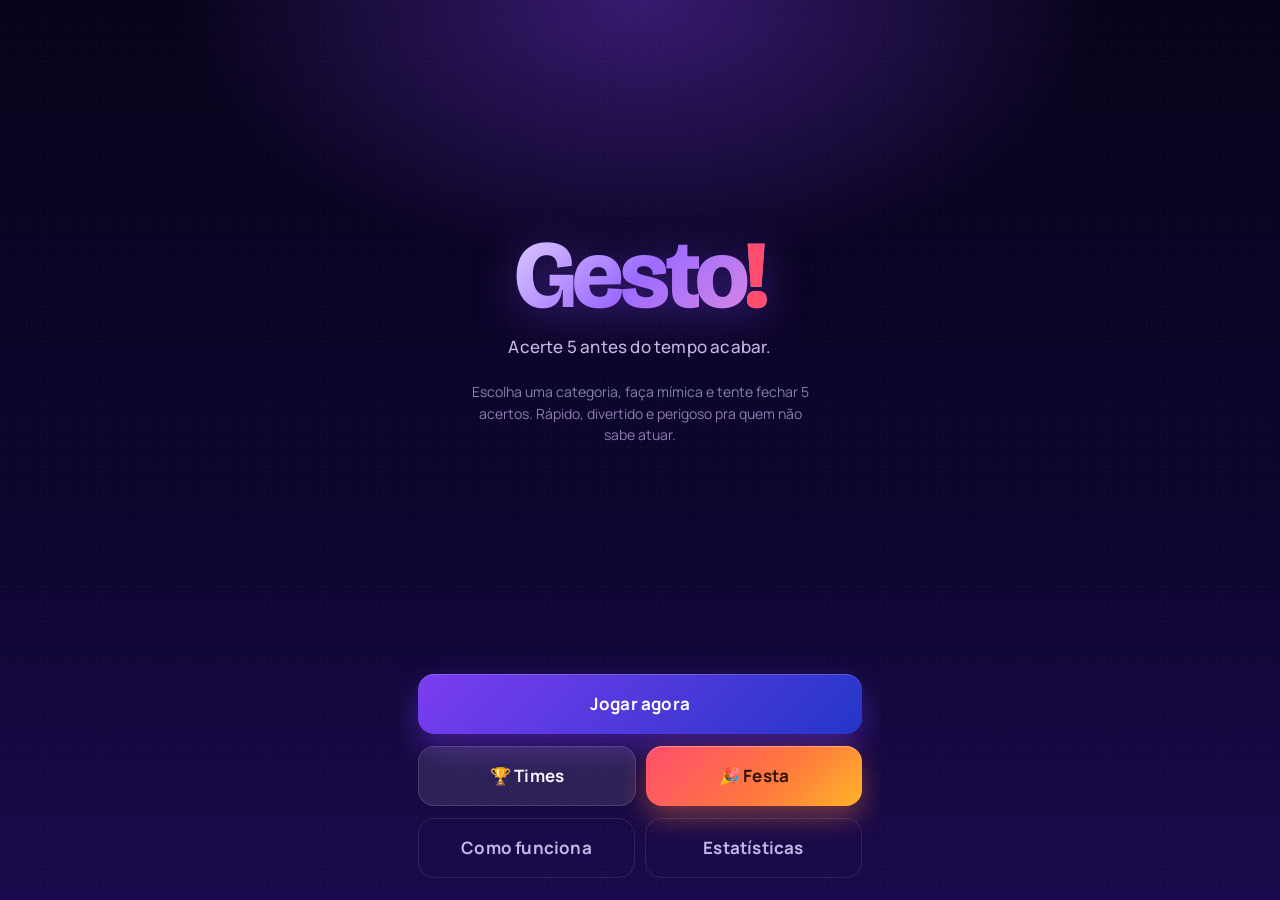
==== index.html @ 4f8d078c "Add files via upload" ====
<!DOCTYPE html>
<html lang="pt-BR">
<head>
  <meta charset="UTF-8" />
  <meta name="viewport" content="width=device-width, initial-scale=1.0, maximum-scale=1.0, user-scalable=no, viewport-fit=cover" />
  <meta name="theme-color" content="#0b0420" />
  <meta name="apple-mobile-web-app-capable" content="yes" />
  <meta name="apple-mobile-web-app-status-bar-style" content="black-translucent" />
  <meta name="apple-mobile-web-app-title" content="Gesto!" />
  <meta name="mobile-web-app-capable" content="yes" />
  <meta name="description" content="Gesto! — Acerte 5 antes do tempo acabar. Party game de mímica em grupos." />

  <link rel="manifest" href="./manifest.webmanifest" />
  <link rel="icon" href="data:image/svg+xml;utf8,&lt;svg xmlns=%22http://www.w3.org/2000/svg%22 viewBox=%220 0 100 100%22&gt;&lt;rect width=%22100%22 height=%22100%22 rx=%2222%22 fill=%22%237b3df0%22/&gt;&lt;text x=%2250%22 y=%2266%22 font-size=%2260%22 text-anchor=%22middle%22 font-family=%22system-ui%22&gt;🎭&lt;/text&gt;&lt;/svg&gt;" />
  <link rel="apple-touch-icon" href="data:image/svg+xml;utf8,&lt;svg xmlns=%22http://www.w3.org/2000/svg%22 viewBox=%220 0 100 100%22&gt;&lt;rect width=%22100%22 height=%22100%22 rx=%2222%22 fill=%22%237b3df0%22/&gt;&lt;text x=%2250%22 y=%2266%22 font-size=%2260%22 text-anchor=%22middle%22 font-family=%22system-ui%22&gt;🎭&lt;/text&gt;&lt;/svg&gt;" />

  <link rel="preconnect" href="https://fonts.googleapis.com" />
  <link rel="preconnect" href="https://fonts.gstatic.com" crossorigin />
  <link href="https://fonts.googleapis.com/css2?family=Bricolage+Grotesque:opsz,wght@12..96,700;12..96,800&family=Manrope:wght@400;500;600;700;800&display=swap" rel="stylesheet" />

  <link rel="stylesheet" href="./styles.css" />
  <title>Gesto! — Acerte 5 antes do tempo acabar</title>
</head>
<body>
  <div class="app-shell" id="appShell">
    <!-- Renderização total por JS no #appShell. -->
  </div>

  <!-- Camada de toast leve para mensagens curtas (copiado, etc) -->
  <div class="toast" id="toast" aria-live="polite"></div>

  <script src="./categories.js"></script>
  <script src="./app.js"></script>
  <script>
    // Registro silencioso do service worker (não trava o app se falhar)
    if ('serviceWorker' in navigator) {
      window.addEventListener('load', () => {
        navigator.serviceWorker.register('./sw.js').catch(() => { /* ignora */ });
      });
    }
  </script>
</body>
</html>
---- styles.css ----
/* ==========================================================================
   GESTO! — Design System
   Premium dark/violet aesthetic, mobile-first, sem dependências externas.
   ========================================================================== */

:root {
  /* Paleta */
  --bg-deep:        #08031a;
  --bg-mid:         #0e0530;
  --bg-soft:        #1a0a4d;
  --violet:         #7b3df0;
  --violet-hi:      #9d6bff;
  --violet-lo:      #4a1fb0;
  --blue-deep:      #2436c7;
  --green-neon:     #34e89e;
  --green-soft:     #0f9b6e;
  --amber:          #ffb429;
  --orange:         #ff7a3d;
  --coral:          #ff4d6d;
  --rose:           #ff7a99;
  --gold:           #ffd166;

  --text:           #f7f5ff;
  --text-dim:       #c3b9e6;
  --text-mute:      #8a7fb0;
  --card:           rgba(255, 255, 255, 0.06);
  --card-strong:    rgba(255, 255, 255, 0.10);
  --card-border:    rgba(255, 255, 255, 0.12);
  --shadow-card:    0 16px 48px rgba(0, 0, 0, 0.45), 0 2px 8px rgba(123, 61, 240, 0.18);

  /* Tipografia */
  --font-display: 'Bricolage Grotesque', 'Manrope', system-ui, -apple-system, sans-serif;
  --font-body:    'Manrope', system-ui, -apple-system, 'Segoe UI', Roboto, sans-serif;

  /* Espaçamentos */
  --radius-lg: 22px;
  --radius-md: 16px;
  --radius-sm: 10px;
  --btn-h: 60px;

  /* Safe areas iOS */
  --safe-top: env(safe-area-inset-top, 0px);
  --safe-bot: env(safe-area-inset-bottom, 0px);
  --safe-left: env(safe-area-inset-left, 0px);
  --safe-right: env(safe-area-inset-right, 0px);
}

/* Reset minimalista + proteções mobile */
*, *::before, *::after { box-sizing: border-box; }

html, body {
  margin: 0;
  padding: 0;
  width: 100%;
  min-height: 100%;
  background: var(--bg-deep);
  color: var(--text);
  font-family: var(--font-body);
  font-size: 16px;
  line-height: 1.4;
  overflow: hidden;
  overscroll-behavior: none;
  touch-action: manipulation;
  -webkit-user-select: none;
  user-select: none;
  -webkit-touch-callout: none;
  -webkit-tap-highlight-color: transparent;
  -webkit-font-smoothing: antialiased;
  -moz-osx-font-smoothing: grayscale;
}

button, input, select {
  font-family: inherit;
  color: inherit;
}

button {
  border: none;
  background: none;
  cursor: pointer;
  color: inherit;
  padding: 0;
  font-family: var(--font-body);
}

input[type="text"], input[type="number"] {
  -webkit-user-select: text;
  user-select: text;
}

/* ==========================================================================
   App shell + telas
   ========================================================================== */

.app-shell {
  position: fixed;
  inset: 0;
  display: flex;
  flex-direction: column;
  background:
    radial-gradient(ellipse 80% 60% at 20% 0%, rgba(123, 61, 240, 0.55) 0%, transparent 60%),
    radial-gradient(ellipse 70% 50% at 100% 100%, rgba(36, 54, 199, 0.45) 0%, transparent 55%),
    linear-gradient(180deg, var(--bg-deep) 0%, var(--bg-mid) 60%, var(--bg-soft) 100%);
  padding-top: var(--safe-top);
  padding-bottom: var(--safe-bot);
  padding-left: var(--safe-left);
  padding-right: var(--safe-right);
  overflow: hidden;
}

.app-shell::before {
  /* Grão sutil pra dar textura premium */
  content: "";
  position: absolute;
  inset: 0;
  pointer-events: none;
  opacity: 0.06;
  background-image:
    radial-gradient(circle at 25% 25%, rgba(255,255,255,0.6) 0.5px, transparent 0.6px),
    radial-gradient(circle at 75% 75%, rgba(255,255,255,0.5) 0.5px, transparent 0.6px);
  background-size: 5px 5px, 7px 7px;
  z-index: 0;
}

.screen {
  position: relative;
  z-index: 1;
  display: flex;
  flex-direction: column;
  height: 100%;
  width: 100%;
  padding: 18px 18px 22px;
  overflow-y: auto;
  overscroll-behavior: contain;
  animation: screenIn 320ms cubic-bezier(.2,.8,.2,1);
}

@keyframes screenIn {
  from { opacity: 0; transform: translateY(8px); }
  to   { opacity: 1; transform: translateY(0); }
}

.screen-scroll {
  overflow-y: auto;
  flex: 1;
  -webkit-overflow-scrolling: touch;
}

/* Header genérico com botão voltar */
.topbar {
  display: flex;
  align-items: center;
  justify-content: space-between;
  gap: 8px;
  margin-bottom: 14px;
  min-height: 44px;
}

.back-btn {
  width: 44px;
  height: 44px;
  border-radius: 50%;
  background: var(--card);
  border: 1px solid var(--card-border);
  display: grid;
  place-items: center;
  font-size: 22px;
  color: var(--text);
  transition: transform 120ms ease, background 120ms ease;
}
.back-btn:active { transform: scale(0.92); background: var(--card-strong); }

.topbar-title {
  font-family: var(--font-display);
  font-weight: 700;
  font-size: 18px;
  letter-spacing: 0.2px;
  color: var(--text);
  flex: 1;
  text-align: center;
  margin: 0 6px;
}

.topbar-spacer { width: 44px; height: 44px; }

/* ==========================================================================
   Home
   ========================================================================== */

.hero {
  text-align: center;
  padding: 30px 8px 18px;
  margin-top: auto;
}

.logo {
  font-family: var(--font-display);
  font-weight: 800;
  font-size: clamp(64px, 18vw, 96px);
  line-height: 0.95;
  letter-spacing: -0.04em;
  background: linear-gradient(135deg, #ffffff 0%, var(--violet-hi) 50%, #ff9bd2 100%);
  -webkit-background-clip: text;
  background-clip: text;
  color: transparent;
  margin: 0;
  filter: drop-shadow(0 8px 22px rgba(123,61,240,0.45));
}
.logo .bang { color: var(--coral); -webkit-text-fill-color: var(--coral); }

.subtitle {
  margin: 14px 0 0;
  font-size: 17px;
  font-weight: 500;
  color: var(--text-dim);
  letter-spacing: 0.2px;
}

.hero-blurb {
  margin: 22px auto 0;
  max-width: 340px;
  color: var(--text-mute);
  font-size: 14px;
  line-height: 1.55;
}

.home-actions {
  display: flex;
  flex-direction: column;
  gap: 12px;
  margin-top: auto;
  padding-top: 28px;
}

/* ==========================================================================
   Botões
   ========================================================================== */

.btn {
  min-height: var(--btn-h);
  border-radius: var(--radius-md);
  font-weight: 700;
  font-size: 17px;
  letter-spacing: 0.2px;
  display: inline-flex;
  align-items: center;
  justify-content: center;
  gap: 10px;
  padding: 0 22px;
  transition: transform 90ms ease, box-shadow 160ms ease, background 160ms ease, opacity 160ms ease;
  text-align: center;
  position: relative;
  overflow: hidden;
}

.btn:disabled { opacity: 0.45; cursor: not-allowed; }
.btn:active:not(:disabled) { transform: scale(0.97); }

.btn-primary {
  background: linear-gradient(135deg, var(--violet) 0%, var(--blue-deep) 100%);
  color: #fff;
  box-shadow: 0 14px 32px rgba(123, 61, 240, 0.42), inset 0 1px 0 rgba(255,255,255,0.18);
}
.btn-primary:active:not(:disabled) { box-shadow: 0 6px 18px rgba(123, 61, 240, 0.38); }

.btn-secondary {
  background: var(--card-strong);
  color: var(--text);
  border: 1px solid var(--card-border);
}

.btn-ghost {
  background: transparent;
  color: var(--text-dim);
  border: 1px solid rgba(255,255,255,0.10);
}

.btn-success {
  background: linear-gradient(135deg, var(--green-neon) 0%, var(--green-soft) 100%);
  color: #03241a;
  box-shadow: 0 14px 32px rgba(52, 232, 158, 0.32), inset 0 1px 0 rgba(255,255,255,0.25);
}

.btn-warn {
  background: linear-gradient(135deg, var(--amber) 0%, var(--orange) 100%);
  color: #2a1300;
  box-shadow: 0 14px 32px rgba(255, 122, 61, 0.34), inset 0 1px 0 rgba(255,255,255,0.25);
}

.btn-danger {
  background: linear-gradient(135deg, var(--coral) 0%, #c4264a 100%);
  color: #fff;
  box-shadow: 0 14px 32px rgba(255, 77, 109, 0.32);
}

.btn-block { width: 100%; }
.btn-row { display: flex; gap: 10px; }
.btn-row > .btn { flex: 1; min-width: 0; }

/* Botão Festa com gradiente quente */
.party-cta {
  background: linear-gradient(135deg, var(--coral) 0%, var(--orange) 60%, var(--amber) 100%) !important;
  color: #2a1300 !important;
  border: none !important;
  box-shadow: 0 12px 28px rgba(255, 122, 61, 0.4), inset 0 1px 0 rgba(255,255,255,0.3);
}
.party-cta:active:not(:disabled) {
  box-shadow: 0 4px 14px rgba(255, 122, 61, 0.4);
}

/* Brilho sutil ao tocar nos botões principais */
.btn-primary::after, .btn-success::after, .btn-warn::after, .party-cta::after {
  content: "";
  position: absolute;
  inset: 0;
  background: radial-gradient(circle at var(--mx, 50%) var(--my, 50%),
              rgba(255,255,255,0.25) 0%, transparent 50%);
  opacity: 0;
  transition: opacity 240ms ease;
  pointer-events: none;
}
.btn-primary:active::after, .btn-success:active::after, .btn-warn:active::after, .party-cta:active::after {
  opacity: 1;
}

/* ==========================================================================
   Cards genéricos
   ========================================================================== */

.card {
  background: var(--card);
  border: 1px solid var(--card-border);
  border-radius: var(--radius-lg);
  padding: 18px;
  box-shadow: var(--shadow-card);
  backdrop-filter: blur(12px);
  -webkit-backdrop-filter: blur(12px);
}

.card-stack { display: flex; flex-direction: column; gap: 12px; }

/* Cards de modo */
.mode-grid {
  display: grid;
  grid-template-columns: 1fr;
  gap: 12px;
}

.mode-card {
  background: var(--card);
  border: 1px solid var(--card-border);
  border-radius: var(--radius-lg);
  padding: 20px;
  display: flex;
  gap: 14px;
  align-items: flex-start;
  transition: transform 90ms ease, background 120ms ease, border-color 120ms ease;
  text-align: left;
  width: 100%;
}
.mode-card:active { transform: scale(0.98); background: var(--card-strong); }
.mode-card .icon { font-size: 36px; line-height: 1; }
.mode-card .body { flex: 1; }
.mode-card h3 {
  margin: 0 0 4px;
  font-family: var(--font-display);
  font-weight: 700;
  font-size: 20px;
  color: var(--text);
}
.mode-card p {
  margin: 0;
  font-size: 14px;
  color: var(--text-dim);
  line-height: 1.45;
}

/* Cards de categoria */
.category-grid {
  display: grid;
  grid-template-columns: repeat(2, 1fr);
  gap: 10px;
  padding-bottom: 12px;
}

.category-card {
  background: var(--card);
  border: 1px solid var(--card-border);
  border-radius: var(--radius-md);
  padding: 14px 12px;
  display: flex;
  flex-direction: column;
  gap: 6px;
  text-align: left;
  min-height: 132px;
  transition: transform 80ms ease, background 120ms ease;
  position: relative;
}
.category-card:active { transform: scale(0.97); background: var(--card-strong); }
.category-card.featured {
  background: linear-gradient(135deg, rgba(123,61,240,0.32) 0%, rgba(36,54,199,0.22) 100%);
  border-color: rgba(157, 107, 255, 0.45);
}
.category-card .emoji { font-size: 26px; }
.category-card .cat-name {
  font-family: var(--font-display);
  font-weight: 700;
  font-size: 15px;
  margin: 0;
  color: var(--text);
  line-height: 1.15;
}
.category-card .cat-desc {
  font-size: 12px;
  color: var(--text-mute);
  margin: 0;
  line-height: 1.35;
}
.category-card .cat-meta {
  margin-top: auto;
  display: flex;
  justify-content: space-between;
  font-size: 11px;
  color: var(--text-mute);
}
.category-card .diff {
  padding: 2px 8px;
  border-radius: 999px;
  background: rgba(255,255,255,0.08);
  color: var(--text-dim);
  font-weight: 600;
  font-size: 10px;
  text-transform: uppercase;
  letter-spacing: 0.3px;
}

/* ==========================================================================
   Setup de rodada
   ========================================================================== */

.setup-section { margin-bottom: 16px; }
.setup-label {
  display: block;
  font-size: 13px;
  font-weight: 600;
  color: var(--text-dim);
  margin: 0 0 8px;
  text-transform: uppercase;
  letter-spacing: 0.8px;
}

.chip-row {
  display: flex;
  gap: 8px;
  flex-wrap: wrap;
}
.chip {
  padding: 11px 16px;
  border-radius: 999px;
  background: var(--card);
  border: 1px solid var(--card-border);
  color: var(--text-dim);
  font-weight: 600;
  font-size: 14px;
  transition: all 120ms ease;
  min-height: 42px;
}
.chip.active {
  background: linear-gradient(135deg, var(--violet) 0%, var(--blue-deep) 100%);
  color: #fff;
  border-color: transparent;
  box-shadow: 0 6px 16px rgba(123,61,240,0.4);
}
.chip:active { transform: scale(0.96); }

/* Toggle */
.toggle-row {
  display: flex;
  align-items: center;
  justify-content: space-between;
  padding: 14px 16px;
  background: var(--card);
  border: 1px solid var(--card-border);
  border-radius: var(--radius-md);
  margin-bottom: 8px;
}
.toggle-row .label-pair { display: flex; flex-direction: column; gap: 2px; }
.toggle-row .lbl { font-weight: 600; font-size: 15px; color: var(--text); }
.toggle-row .sub { font-size: 12px; color: var(--text-mute); }

.switch {
  width: 52px; height: 30px;
  border-radius: 999px;
  background: rgba(255,255,255,0.12);
  position: relative;
  transition: background 160ms ease;
  flex-shrink: 0;
}
.switch::after {
  content: "";
  position: absolute;
  top: 3px; left: 3px;
  width: 24px; height: 24px;
  border-radius: 50%;
  background: #fff;
  transition: transform 160ms cubic-bezier(.2,.8,.2,1);
  box-shadow: 0 2px 6px rgba(0,0,0,0.3);
}
.switch.on { background: linear-gradient(135deg, var(--violet) 0%, var(--blue-deep) 100%); }
.switch.on::after { transform: translateX(22px); }

/* ==========================================================================
   Times
   ========================================================================== */

.team-list { display: flex; flex-direction: column; gap: 10px; margin-bottom: 12px; }
.team-row {
  display: flex; gap: 10px; align-items: center;
  background: var(--card);
  border: 1px solid var(--card-border);
  border-radius: var(--radius-md);
  padding: 8px 10px;
}
.team-color {
  width: 36px; height: 36px;
  border-radius: 50%;
  flex-shrink: 0;
  box-shadow: 0 4px 12px rgba(0,0,0,0.3), inset 0 1px 0 rgba(255,255,255,0.25);
}
.team-name-input {
  flex: 1;
  background: transparent;
  border: none;
  outline: none;
  color: var(--text);
  font-size: 15px;
  font-weight: 600;
  padding: 8px 4px;
}
.team-remove {
  width: 36px; height: 36px;
  border-radius: 50%;
  background: rgba(255,77,109,0.15);
  color: var(--coral);
  display: grid; place-items: center;
  font-size: 18px;
}

/* ==========================================================================
   Preparing / Countdown
   ========================================================================== */

.prepare-wrap {
  display: flex;
  flex-direction: column;
  align-items: center;
  justify-content: center;
  text-align: center;
  flex: 1;
  gap: 22px;
}

.prepare-title {
  font-family: var(--font-display);
  font-weight: 800;
  font-size: 44px;
  margin: 0;
  letter-spacing: -0.02em;
  color: var(--text);
}
.prepare-team-badge {
  display: inline-block;
  padding: 8px 18px;
  border-radius: 999px;
  background: linear-gradient(135deg, var(--violet) 0%, var(--blue-deep) 100%);
  font-weight: 700;
  font-size: 15px;
  box-shadow: 0 8px 20px rgba(123,61,240,0.35);
}
.prepare-instructions {
  font-size: 16px;
  color: var(--text-dim);
  max-width: 320px;
  line-height: 1.5;
}

.countdown-number {
  font-family: var(--font-display);
  font-weight: 800;
  font-size: 180px;
  line-height: 1;
  background: linear-gradient(135deg, #fff 0%, var(--violet-hi) 100%);
  -webkit-background-clip: text;
  background-clip: text;
  color: transparent;
  animation: pop 800ms cubic-bezier(.2,.8,.2,1);
  filter: drop-shadow(0 12px 40px rgba(123,61,240,0.6));
}
@keyframes pop {
  0%   { transform: scale(0.3); opacity: 0; }
  50%  { transform: scale(1.1); opacity: 1; }
  100% { transform: scale(1); opacity: 1; }
}

/* ==========================================================================
   Round screen (a tela mais importante)
   ========================================================================== */

.game-screen {
  display: flex;
  flex-direction: column;
  height: 100%;
  padding: 0;
  position: relative;
  overflow: hidden;
}

.game-header {
  display: flex;
  align-items: center;
  justify-content: space-between;
  padding: 14px 18px 8px;
}

.game-category-pill {
  font-size: 12px;
  font-weight: 700;
  letter-spacing: 1.4px;
  text-transform: uppercase;
  color: var(--text-dim);
}

.pause-btn {
  width: 40px; height: 40px;
  border-radius: 50%;
  background: var(--card);
  border: 1px solid var(--card-border);
  display: grid; place-items: center;
  font-size: 18px;
  color: var(--text);
}

.timer-bar-wrap {
  margin: 0 18px 8px;
  height: 8px;
  background: rgba(255,255,255,0.08);
  border-radius: 999px;
  overflow: hidden;
  position: relative;
}
.timer-bar-fill {
  height: 100%;
  background: linear-gradient(90deg, var(--green-neon) 0%, var(--violet-hi) 100%);
  border-radius: 999px;
  transform-origin: left;
  transition: transform 250ms linear, background 240ms ease;
}
.timer-bar-fill.warning {
  background: linear-gradient(90deg, var(--amber) 0%, var(--orange) 100%);
}
.timer-bar-fill.danger {
  background: linear-gradient(90deg, var(--orange) 0%, var(--coral) 100%);
}

.timer-text {
  text-align: center;
  font-family: var(--font-display);
  font-weight: 700;
  font-size: 22px;
  color: var(--text);
  margin-bottom: 4px;
}
.timer-text.pulse { animation: timerPulse 800ms ease-in-out infinite; }
@keyframes timerPulse {
  0%, 100% { transform: scale(1); color: var(--coral); }
  50%      { transform: scale(1.08); color: var(--rose); }
}

.progress-pill {
  display: inline-flex;
  align-items: center;
  gap: 6px;
  margin: 0 auto 4px;
  padding: 8px 16px;
  background: var(--card-strong);
  border: 1px solid var(--card-border);
  border-radius: 999px;
  font-family: var(--font-display);
  font-weight: 700;
  font-size: 18px;
  letter-spacing: 0.5px;
}
.progress-pill .frac { color: var(--text); }
.progress-pill.almost {
  background: linear-gradient(135deg, var(--gold) 0%, var(--orange) 70%, var(--coral) 100%);
  color: #2a1300;
  box-shadow: 0 6px 22px rgba(255, 209, 102, 0.45);
  animation: almostPulse 900ms ease-in-out infinite;
}
@keyframes almostPulse {
  0%, 100% { transform: scale(1); }
  50%      { transform: scale(1.05); }
}

.context-hint {
  text-align: center;
  font-size: 13px;
  font-weight: 600;
  color: var(--text-mute);
  letter-spacing: 0.5px;
  margin-bottom: 0;
  text-transform: uppercase;
}
.context-hint.boom {
  color: var(--gold);
  font-size: 16px;
  font-weight: 800;
  letter-spacing: 1.5px;
  text-shadow: 0 0 18px rgba(255, 209, 102, 0.55);
  animation: boomGlow 900ms ease-in-out infinite;
}
@keyframes boomGlow {
  0%, 100% { opacity: 0.75; transform: translateY(0) scale(1); }
  50%      { opacity: 1; transform: translateY(-3px) scale(1.06); }
}

.word-stage {
  flex: 1;
  display: flex;
  flex-direction: column;
  align-items: center;
  justify-content: center;
  padding: 18px;
  position: relative;
  min-height: 0;
}

.word-display {
  font-family: var(--font-display);
  font-weight: 800;
  font-size: clamp(36px, 9vw, 64px);
  text-align: center;
  letter-spacing: -0.02em;
  color: var(--text);
  margin: 0;
  line-height: 1.05;
  max-width: 100%;
  word-break: break-word;
  text-shadow: 0 6px 36px rgba(123,61,240,0.4);
  animation: wordIn 280ms cubic-bezier(.2,.8,.2,1);
}
@keyframes wordIn {
  from { opacity: 0; transform: translateY(12px) scale(0.95); }
  to   { opacity: 1; transform: translateY(0) scale(1); }
}

.challenge-card {
  margin-top: 16px;
  padding: 12px 18px;
  border-radius: var(--radius-md);
  background: linear-gradient(135deg, rgba(255,180,41,0.18) 0%, rgba(255,77,109,0.18) 100%);
  border: 1px solid rgba(255,180,41,0.3);
  font-size: 14px;
  font-weight: 600;
  color: #ffe4b8;
  text-align: center;
  max-width: 320px;
  animation: wordIn 320ms cubic-bezier(.2,.8,.2,1) 80ms backwards;
}
.challenge-card .label {
  display: block;
  font-size: 10px;
  letter-spacing: 1.5px;
  text-transform: uppercase;
  color: var(--amber);
  margin-bottom: 4px;
}

/* Action row */
.action-row {
  display: flex;
  gap: 12px;
  padding: 14px 18px calc(22px + var(--safe-bot));
  position: relative;
  z-index: 3;
}
.action-row .btn {
  flex: 1;
  min-height: 72px;
  font-size: 19px;
  letter-spacing: 0.5px;
}
.action-row .btn-success { font-weight: 800; }

/* Heat flash quando ganha */
.game-screen.flash-win::before {
  content: "";
  position: absolute;
  inset: 0;
  pointer-events: none;
  background: radial-gradient(circle at 50% 50%, rgba(52,232,158,0.55) 0%, transparent 70%);
  animation: flash 360ms ease-out;
  z-index: 5;
}
.game-screen.flash-skip::before {
  content: "";
  position: absolute;
  inset: 0;
  pointer-events: none;
  background: radial-gradient(circle at 50% 50%, rgba(255,180,41,0.35) 0%, transparent 70%);
  animation: flash 280ms ease-out;
  z-index: 5;
}
.game-screen.heat::after {
  content: "";
  position: absolute;
  inset: 0;
  pointer-events: none;
  background:
    radial-gradient(circle at 50% 100%, rgba(255,77,109,0.28) 0%, transparent 55%),
    radial-gradient(circle at 50% 0%, rgba(255,77,109,0.10) 0%, transparent 50%);
  z-index: 1;
  animation: heatBreathe 1.2s ease-in-out infinite;
}
@keyframes heatBreathe {
  0%, 100% { opacity: 0.55; }
  50%      { opacity: 1; }
}

/* Vinheta vermelha pulsante quando o tempo está crítico (≤5s) */
.game-screen.heat .word-display {
  text-shadow: 0 6px 36px rgba(255, 77, 109, 0.55);
}
@keyframes flash {
  from { opacity: 1; }
  to   { opacity: 0; }
}

/* Pause overlay */
.pause-overlay {
  position: absolute;
  inset: 0;
  background: rgba(8,3,26,0.92);
  backdrop-filter: blur(10px);
  -webkit-backdrop-filter: blur(10px);
  display: flex;
  flex-direction: column;
  align-items: center;
  justify-content: center;
  gap: 16px;
  padding: 20px;
  z-index: 20;
  animation: screenIn 180ms ease;
}
.pause-overlay h2 {
  font-family: var(--font-display);
  font-weight: 800;
  font-size: 48px;
  margin: 0 0 8px;
  letter-spacing: -0.02em;
}
.pause-overlay .btn { min-width: 260px; }

/* ==========================================================================
   Result screen
   ========================================================================== */

.result-hero {
  text-align: center;
  padding: 24px 0 14px;
}
.result-title {
  font-family: var(--font-display);
  font-weight: 800;
  font-size: 44px;
  margin: 0;
  letter-spacing: -0.02em;
  line-height: 1;
}
.result-title.win  {
  background: linear-gradient(135deg, var(--green-neon) 0%, #fff 80%);
  -webkit-background-clip: text;
  background-clip: text;
  color: transparent;
  filter: drop-shadow(0 8px 24px rgba(52, 232, 158, 0.35));
  animation: titlePop 480ms cubic-bezier(.2,.8,.2,1);
}
.result-title.lose {
  background: linear-gradient(135deg, var(--coral) 0%, #fff 80%);
  -webkit-background-clip: text;
  background-clip: text;
  color: transparent;
  filter: drop-shadow(0 8px 24px rgba(255, 77, 109, 0.32));
  animation: titlePop 480ms cubic-bezier(.2,.8,.2,1);
}
@keyframes titlePop {
  0%   { opacity: 0; transform: scale(0.85) translateY(8px); }
  60%  { opacity: 1; transform: scale(1.04) translateY(0); }
  100% { opacity: 1; transform: scale(1) translateY(0); }
}
.result-sub {
  margin: 10px 0 0;
  font-size: 16px;
  color: var(--text-dim);
}

.medal {
  display: inline-flex;
  align-items: center;
  gap: 8px;
  margin-top: 18px;
  padding: 10px 18px;
  border-radius: 999px;
  font-family: var(--font-display);
  font-weight: 700;
  font-size: 16px;
  letter-spacing: 0.5px;
}
.medal .star { font-size: 18px; }
.medal-bronze   { background: linear-gradient(135deg, #b87333, #6e3f17); color: #fff; box-shadow: 0 8px 20px rgba(184,115,51,0.35); }
.medal-prata    { background: linear-gradient(135deg, #d6d6e0, #8d8d9a); color: #1c1530; box-shadow: 0 8px 20px rgba(214,214,224,0.25); }
.medal-ouro     { background: linear-gradient(135deg, #ffd166, #d99818); color: #2a1900; box-shadow: 0 8px 24px rgba(255,209,102,0.4); }
.medal-lendario { background: linear-gradient(135deg, #ff7ed4, #7b3df0, #34e89e); color: #fff; box-shadow: 0 10px 26px rgba(123,61,240,0.5); }

.competitive-message {
  margin-top: 18px;
  padding: 14px 18px;
  text-align: center;
  font-style: italic;
  color: var(--text-dim);
  font-size: 15px;
}

.summary-grid {
  display: grid;
  grid-template-columns: repeat(2, 1fr);
  gap: 8px;
  margin-top: 20px;
}
.summary-tile {
  background: var(--card);
  border: 1px solid var(--card-border);
  border-radius: var(--radius-md);
  padding: 12px;
  text-align: center;
}
.summary-tile .num {
  font-family: var(--font-display);
  font-weight: 800;
  font-size: 26px;
  color: var(--text);
  line-height: 1;
  margin-bottom: 4px;
}
.summary-tile .lbl {
  font-size: 11px;
  text-transform: uppercase;
  letter-spacing: 0.8px;
  color: var(--text-mute);
}

.words-list-title {
  margin: 18px 0 8px;
  font-size: 12px;
  letter-spacing: 1.2px;
  text-transform: uppercase;
  color: var(--text-mute);
  font-weight: 700;
}
.words-list {
  list-style: none;
  padding: 0;
  margin: 0 0 12px;
  display: flex;
  flex-wrap: wrap;
  gap: 6px;
}
.words-list li {
  padding: 6px 12px;
  border-radius: 999px;
  background: var(--card);
  border: 1px solid var(--card-border);
  font-size: 13px;
  color: var(--text-dim);
}
.words-list.win li {
  background: rgba(52,232,158,0.13);
  border-color: rgba(52,232,158,0.25);
  color: #b6f5d4;
}
.words-list.skip li {
  background: rgba(255,180,41,0.12);
  border-color: rgba(255,180,41,0.25);
  color: #ffd99a;
}

.result-actions {
  display: flex;
  flex-direction: column;
  gap: 10px;
  margin-top: 18px;
  padding-bottom: 12px;
}

/* ==========================================================================
   Scoreboard (modo times)
   ========================================================================== */

.scoreboard {
  display: flex;
  flex-direction: column;
  gap: 10px;
  margin: 14px 0;
}
.team-score-card {
  background: var(--card);
  border: 1px solid var(--card-border);
  border-radius: var(--radius-md);
  padding: 14px;
  display: grid;
  grid-template-columns: 44px 1fr auto;
  align-items: center;
  gap: 12px;
  position: relative;
}
.team-score-card.leader {
  background: linear-gradient(135deg, rgba(255,209,102,0.18) 0%, rgba(123,61,240,0.18) 100%);
  border-color: rgba(255,209,102,0.4);
}
.team-score-card.current {
  outline: 2px solid var(--violet-hi);
  outline-offset: -1px;
}
.team-score-card .badge {
  font-family: var(--font-display);
  font-weight: 800;
  font-size: 22px;
  text-align: center;
  width: 44px;
  height: 44px;
  border-radius: 50%;
  background: var(--violet);
  display: grid; place-items: center;
  color: #fff;
}
.team-score-card .info { display: flex; flex-direction: column; gap: 2px; min-width: 0; }
.team-score-card .name {
  font-family: var(--font-display);
  font-weight: 700;
  font-size: 17px;
  color: var(--text);
  white-space: nowrap; overflow: hidden; text-overflow: ellipsis;
}
.team-score-card .stat {
  font-size: 12px; color: var(--text-mute);
}
.team-score-card .score-num {
  font-family: var(--font-display);
  font-weight: 800;
  font-size: 32px;
  color: var(--text);
  text-align: right;
  min-width: 50px;
}
.team-score-card.leader .score-num { color: var(--gold); }

.narrative-banner {
  margin-top: 8px;
  padding: 12px 16px;
  border-radius: var(--radius-md);
  background: rgba(123,61,240,0.18);
  border: 1px solid rgba(157,107,255,0.3);
  font-size: 14px;
  color: var(--text);
  font-style: italic;
  text-align: center;
}

.sudden-death-banner {
  margin: 14px 0;
  padding: 16px 18px;
  border-radius: var(--radius-md);
  background: linear-gradient(135deg, var(--coral) 0%, var(--violet) 100%);
  text-align: center;
  font-family: var(--font-display);
  font-weight: 800;
  font-size: 22px;
  color: #fff;
  box-shadow: 0 12px 28px rgba(255,77,109,0.4);
  animation: suddenPulse 1.5s ease-in-out infinite;
  letter-spacing: 0.5px;
}
@keyframes suddenPulse {
  0%, 100% { transform: scale(1); }
  50%      { transform: scale(1.02); }
}

/* ==========================================================================
   Stats
   ========================================================================== */

.stats-grid {
  display: grid;
  grid-template-columns: repeat(2, 1fr);
  gap: 10px;
  margin-bottom: 16px;
}
.stat-tile {
  background: var(--card);
  border: 1px solid var(--card-border);
  border-radius: var(--radius-md);
  padding: 14px;
}
.stat-tile .big {
  font-family: var(--font-display);
  font-weight: 800;
  font-size: 28px;
  line-height: 1;
  color: var(--text);
}
.stat-tile .lbl {
  margin-top: 6px;
  font-size: 11px;
  text-transform: uppercase;
  letter-spacing: 0.8px;
  color: var(--text-mute);
}

.medals-row {
  display: flex; gap: 8px; flex-wrap: wrap; margin: 10px 0 18px;
}
.medal-chip {
  padding: 6px 12px;
  border-radius: 999px;
  font-size: 12px;
  font-weight: 700;
  background: var(--card);
  border: 1px solid var(--card-border);
  color: var(--text-dim);
}
.medal-chip.has { color: var(--text); }
.medal-chip.has.medal-bronze   { background: linear-gradient(135deg, #b87333, #6e3f17); color: #fff; }
.medal-chip.has.medal-prata    { background: linear-gradient(135deg, #d6d6e0, #8d8d9a); color: #1c1530; }
.medal-chip.has.medal-ouro     { background: linear-gradient(135deg, #ffd166, #d99818); color: #2a1900; }
.medal-chip.has.medal-lendario { background: linear-gradient(135deg, #ff7ed4, #7b3df0, #34e89e); color: #fff; }

.history-list { list-style: none; padding: 0; margin: 0; display: flex; flex-direction: column; gap: 6px; }
.history-list li {
  background: var(--card);
  border: 1px solid var(--card-border);
  border-radius: var(--radius-sm);
  padding: 10px 12px;
  display: flex;
  align-items: center;
  justify-content: space-between;
  font-size: 13px;
}
.history-list .result-pill {
  padding: 2px 10px; border-radius: 999px; font-weight: 700; font-size: 11px;
}
.result-pill.win  { background: rgba(52,232,158,0.18); color: #b6f5d4; }
.result-pill.lose { background: rgba(255,77,109,0.18); color: #ffb3c4; }

/* ==========================================================================
   How-to
   ========================================================================== */

.howto-step {
  display: flex;
  gap: 12px;
  align-items: flex-start;
  padding: 12px 14px;
  background: var(--card);
  border: 1px solid var(--card-border);
  border-radius: var(--radius-md);
  margin-bottom: 8px;
}
.howto-step .num {
  flex-shrink: 0;
  width: 32px; height: 32px;
  border-radius: 50%;
  background: linear-gradient(135deg, var(--violet) 0%, var(--blue-deep) 100%);
  display: grid; place-items: center;
  font-family: var(--font-display);
  font-weight: 800;
  font-size: 16px;
}
.howto-step .body { flex: 1; font-size: 14px; color: var(--text-dim); line-height: 1.5; }
.howto-step .body strong { color: var(--text); font-weight: 700; }

/* ==========================================================================
   Toast
   ========================================================================== */

.toast {
  position: fixed;
  left: 50%;
  bottom: calc(40px + var(--safe-bot));
  transform: translateX(-50%) translateY(20px);
  background: rgba(20,8,50,0.95);
  border: 1px solid rgba(255,255,255,0.15);
  color: var(--text);
  padding: 12px 18px;
  border-radius: 999px;
  font-size: 14px;
  font-weight: 600;
  pointer-events: none;
  opacity: 0;
  transition: opacity 220ms ease, transform 240ms ease;
  z-index: 999;
  backdrop-filter: blur(8px);
  -webkit-backdrop-filter: blur(8px);
  box-shadow: 0 8px 24px rgba(0,0,0,0.5);
}
.toast.show { opacity: 1; transform: translateX(-50%) translateY(0); }

/* ==========================================================================
   Acessibilidade — Reduced motion
   ========================================================================== */
@media (prefers-reduced-motion: reduce) {
  *, *::before, *::after {
    animation-duration: 0.01ms !important;
    animation-iteration-count: 1 !important;
    transition-duration: 0.01ms !important;
  }
}

/* Telas pequenas (iPhone SE etc) */
@media (max-height: 670px) {
  .word-display { font-size: clamp(32px, 8vw, 50px); }
  .action-row .btn { min-height: 58px; }
}

/* Telas grandes — limita largura para parecer app */
@media (min-width: 760px) {
  .screen { max-width: 480px; margin: 0 auto; }
  .app-shell {
    background:
      radial-gradient(ellipse 60% 50% at 50% 0%, rgba(123, 61, 240, 0.4) 0%, transparent 60%),
      linear-gradient(180deg, var(--bg-deep) 0%, var(--bg-mid) 60%, var(--bg-soft) 100%);
  }
}
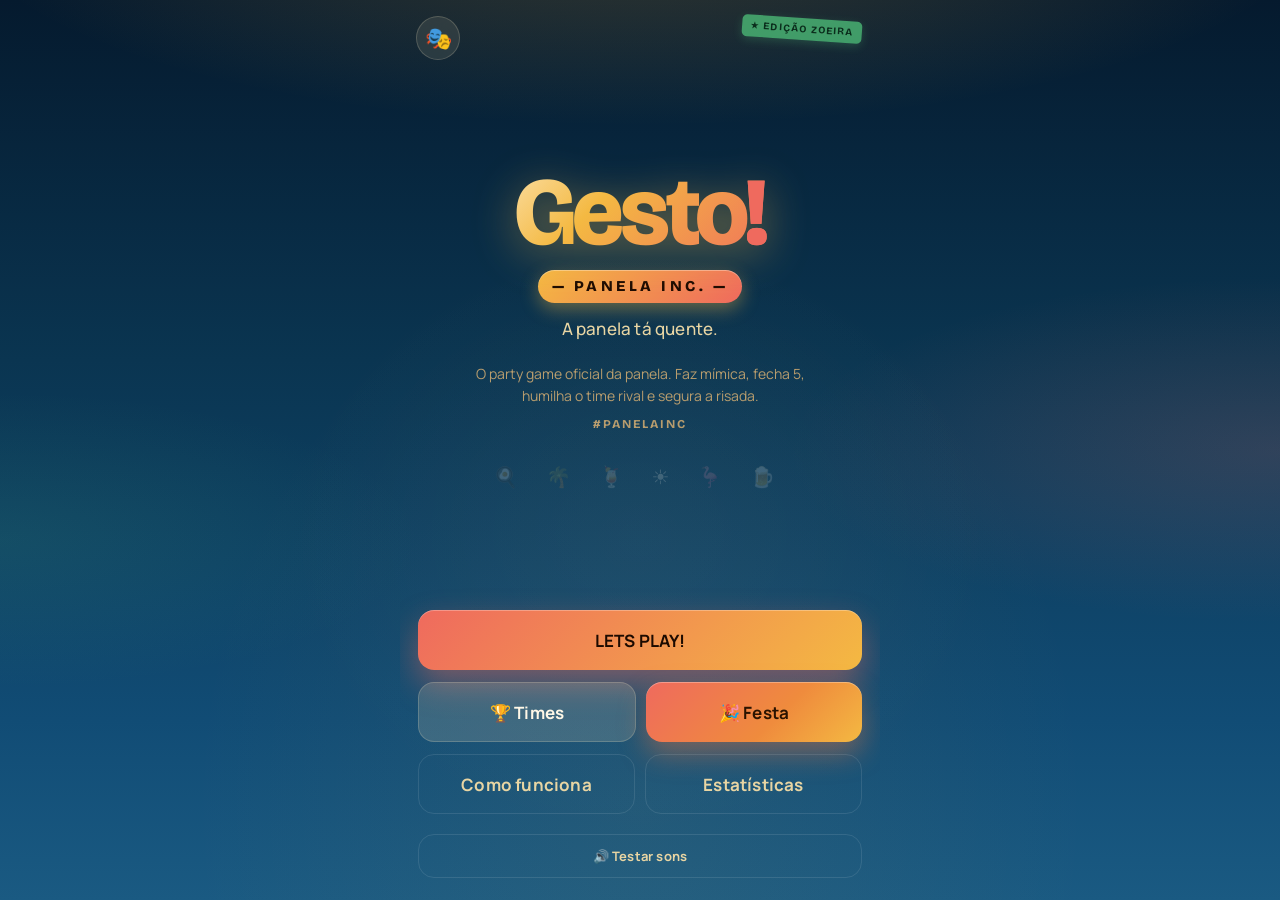
==== commit e5f08a0d: "Add files via upload" ====
--- a/index.html
+++ b/index.html
@@ -32,10 +32,31 @@
   <script src="./categories.js"></script>
   <script src="./app.js"></script>
   <script>
-    // Registro silencioso do service worker (não trava o app se falhar)
+    // Registro do service worker com auto-update
     if ('serviceWorker' in navigator) {
       window.addEventListener('load', () => {
-        navigator.serviceWorker.register('./sw.js').catch(() => { /* ignora */ });
+        navigator.serviceWorker.register('./sw.js').then((reg) => {
+          // Força checagem de update toda vez que carrega
+          reg.update().catch(() => {});
+          reg.addEventListener('updatefound', () => {
+            const nw = reg.installing;
+            if (!nw) return;
+            nw.addEventListener('statechange', () => {
+              if (nw.state === 'installed' && navigator.serviceWorker.controller) {
+                // Nova versão disponível — recarrega na próxima navegação
+                nw.postMessage({ type: 'SKIP_WAITING' });
+              }
+            });
+          });
+        }).catch(() => { /* ignora se SW falhar */ });
+
+        // Quando o SW assume controle de uma versão nova, recarrega
+        let reloaded = false;
+        navigator.serviceWorker.addEventListener('controllerchange', () => {
+          if (reloaded) return;
+          reloaded = true;
+          window.location.reload();
+        });
       });
     }
   </script>
--- a/styles.css
+++ b/styles.css
@@ -22,7 +22,7 @@
 
   --text:           #f7f5ff;
   --text-dim:       #c3b9e6;
-  --text-mute:      #8a7fb0;
+  --text-mute:      #9d92c4;            /* subido de #8a7fb0 → 5.1:1 sobre bg-deep */
   --card:           rgba(255, 255, 255, 0.06);
   --card-strong:    rgba(255, 255, 255, 0.10);
   --card-border:    rgba(255, 255, 255, 0.12);
@@ -83,6 +83,15 @@
   font-family: var(--font-body);
 }
 
+/* WCAG 2.4.7 — indicador de foco visível pra navegação por teclado */
+button:focus-visible,
+input:focus-visible,
+[role="button"]:focus-visible {
+  outline: 3px solid var(--gold);
+  outline-offset: 3px;
+  border-radius: inherit;
+}
+
 input[type="text"], input[type="number"] {
   -webkit-user-select: text;
   user-select: text;
@@ -253,7 +262,7 @@
   overflow: hidden;
 }
 
-.btn:disabled { opacity: 0.45; cursor: not-allowed; }
+.btn:disabled { opacity: 0.55; cursor: not-allowed; filter: saturate(0.7); }
 .btn:active:not(:disabled) { transform: scale(0.97); }
 
 .btn-primary {
@@ -455,7 +464,7 @@
   flex-wrap: wrap;
 }
 .chip {
-  padding: 11px 16px;
+  padding: 12px 16px;
   border-radius: 999px;
   background: var(--card);
   border: 1px solid var(--card-border);
@@ -463,7 +472,7 @@
   font-weight: 600;
   font-size: 14px;
   transition: all 120ms ease;
-  min-height: 42px;
+  min-height: 44px;                       /* WCAG 2.5.5: 44x44 mínimo */
 }
 .chip.active {
   background: linear-gradient(135deg, var(--violet) 0%, var(--blue-deep) 100%);
@@ -538,12 +547,12 @@
   padding: 8px 4px;
 }
 .team-remove {
-  width: 36px; height: 36px;
+  width: 44px; height: 44px;              /* WCAG 2.5.5: 44x44 mínimo */
   border-radius: 50%;
   background: rgba(255,77,109,0.15);
   color: var(--coral);
   display: grid; place-items: center;
-  font-size: 18px;
+  font-size: 20px;
 }
 
 /* ==========================================================================
@@ -631,13 +640,26 @@
 }
 
 .pause-btn {
-  width: 40px; height: 40px;
+  width: 44px; height: 44px;             /* WCAG 2.5.5: 44x44 mínimo */
   border-radius: 50%;
   background: var(--card);
   border: 1px solid var(--card-border);
   display: grid; place-items: center;
   font-size: 18px;
   color: var(--text);
+}
+.pause-btn-labeled {
+  width: auto;
+  height: 44px;
+  padding: 0 16px;
+  border-radius: 999px;
+  font-family: var(--font-display);
+  font-weight: 700;
+  font-size: 13px;
+  letter-spacing: 0.3px;
+  gap: 4px;
+  display: inline-flex;
+  align-items: center;
 }
 
 .timer-bar-wrap {
@@ -748,10 +770,25 @@
   word-break: break-word;
   text-shadow: 0 6px 36px rgba(123,61,240,0.4);
   animation: wordIn 280ms cubic-bezier(.2,.8,.2,1);
+  transition: transform 180ms ease-out, opacity 180ms ease-out, filter 180ms ease-out;
 }
 @keyframes wordIn {
-  from { opacity: 0; transform: translateY(12px) scale(0.95); }
+  from { opacity: 0; transform: translateY(28px) scale(0.92); }
   to   { opacity: 1; transform: translateY(0) scale(1); }
+}
+
+/* Animação de saída — acerto sobe, pulo vai pra esquerda */
+.word-display.exit-up {
+  animation: none;
+  transform: translateY(-48px) scale(0.92);
+  opacity: 0;
+  filter: blur(2px);
+}
+.word-display.exit-side {
+  animation: none;
+  transform: translateX(-90px) rotate(-3deg);
+  opacity: 0;
+  filter: blur(2px);
 }
 
 .challenge-card {
@@ -1228,7 +1265,9 @@
 /* Telas pequenas (iPhone SE etc) */
 @media (max-height: 670px) {
   .word-display { font-size: clamp(32px, 8vw, 50px); }
-  .action-row .btn { min-height: 58px; }
+  .action-row .btn { min-height: 64px; }     /* WCAG: nunca abaixo de 44, ficou folgado */
+  .hero { padding: 20px 8px 12px; }
+  .hero-blurb { display: none; }              /* economiza altura no SE */
 }
 
 /* Telas grandes — limita largura para parecer app */
@@ -1240,3 +1279,519 @@
       linear-gradient(180deg, var(--bg-deep) 0%, var(--bg-mid) 60%, var(--bg-soft) 100%);
   }
 }
+
+/* ==========================================================================
+   Pulos + Combo (HUD da rodada)
+   ========================================================================== */
+
+.progress-pill-row {
+  display: flex;
+  flex-wrap: wrap;
+  align-items: center;
+  justify-content: center;
+  gap: 8px;
+  margin-bottom: 6px;
+}
+
+.skips-indicator {
+  display: inline-flex;
+  align-items: center;
+  gap: 6px;
+  padding: 6px 12px;
+  border-radius: 999px;
+  background: var(--card);
+  border: 1px solid var(--card-border);
+  font-size: 12px;
+  font-weight: 700;
+  color: var(--text-dim);
+  letter-spacing: 0.3px;
+  transition: all 200ms ease;
+}
+.skips-indicator.empty {
+  background: rgba(255, 77, 109, 0.18);
+  border-color: rgba(255, 77, 109, 0.4);
+  color: #ffb3c4;
+}
+.skips-indicator.unlimited {
+  background: var(--card);
+  color: var(--text);
+}
+.skips-label {
+  font-family: var(--font-display);
+  font-size: 12px;
+  letter-spacing: 0.5px;
+}
+.skips-dots {
+  display: inline-flex;
+  gap: 2px;
+  font-size: 14px;
+  line-height: 1;
+}
+.skip-dot {
+  opacity: 0.18;
+  filter: grayscale(0.8);
+  transition: all 240ms ease;
+}
+.skip-dot.on {
+  opacity: 1;
+  filter: drop-shadow(0 1px 4px rgba(244, 185, 66, 0.6));
+}
+
+.combo-pill {
+  display: inline-flex;
+  align-items: center;
+  gap: 4px;
+  padding: 6px 12px;
+  border-radius: 999px;
+  background: linear-gradient(135deg, rgba(78, 192, 122, 0.22) 0%, rgba(52, 232, 158, 0.22) 100%);
+  border: 1px solid rgba(78, 192, 122, 0.45);
+  font-family: var(--font-display);
+  font-weight: 800;
+  font-size: 13px;
+  color: var(--green-neon);
+  letter-spacing: 0.4px;
+  text-transform: uppercase;
+  animation: comboBeat 700ms ease-in-out infinite;
+}
+.combo-pill.ready {
+  background: linear-gradient(135deg, var(--green-soft) 0%, var(--green-neon) 100%);
+  color: #03241a;
+  border-color: transparent;
+  box-shadow: 0 6px 18px rgba(78, 192, 122, 0.5);
+  animation: comboReady 600ms ease-in-out infinite;
+}
+.combo-flame { font-size: 14px; }
+@keyframes comboBeat {
+  0%, 100% { transform: scale(1); }
+  50%      { transform: scale(1.05); }
+}
+@keyframes comboReady {
+  0%, 100% { transform: scale(1); filter: saturate(1.0); }
+  50%      { transform: scale(1.10); filter: saturate(1.3); }
+}
+
+/* ==========================================================================
+   Categoria Surpresa (E) — overlay full-screen
+   ========================================================================== */
+
+.surprise-overlay {
+  position: fixed;
+  inset: 0;
+  z-index: 9990;
+  display: flex;
+  flex-direction: column;
+  align-items: center;
+  justify-content: center;
+  gap: 14px;
+  background: radial-gradient(circle at 50% 50%, rgba(123, 61, 240, 0.85), rgba(8, 3, 26, 0.95));
+  backdrop-filter: blur(8px);
+  -webkit-backdrop-filter: blur(8px);
+  animation: surpriseIn 280ms cubic-bezier(.2,.8,.2,1);
+}
+.surprise-overlay.leaving {
+  animation: surpriseOut 240ms ease-in forwards;
+}
+.surprise-icon {
+  font-size: 72px;
+  animation: spin 1.6s linear infinite;
+}
+.surprise-label {
+  font-family: var(--font-display);
+  font-weight: 800;
+  font-size: 14px;
+  letter-spacing: 4px;
+  color: var(--gold);
+  text-transform: uppercase;
+  text-shadow: 0 4px 18px rgba(244, 185, 66, 0.6);
+}
+.surprise-name {
+  font-family: var(--font-display);
+  font-weight: 800;
+  font-size: 38px;
+  color: #fff;
+  text-align: center;
+  letter-spacing: -0.01em;
+  max-width: 90%;
+  text-shadow: 0 8px 30px rgba(0, 0, 0, 0.5);
+}
+@keyframes surpriseIn {
+  from { opacity: 0; transform: scale(0.95); }
+  to   { opacity: 1; transform: scale(1); }
+}
+@keyframes surpriseOut {
+  from { opacity: 1; transform: scale(1); }
+  to   { opacity: 0; transform: scale(1.05); }
+}
+@keyframes spin {
+  from { transform: rotate(0deg); }
+  to   { transform: rotate(360deg); }
+}
+
+/* ==========================================================================
+   Mímico / MVP (D)
+   ========================================================================== */
+
+.mimer-input {
+  width: 100%;
+  padding: 14px 16px;
+  background: var(--card);
+  border: 1px solid var(--card-border);
+  border-radius: var(--radius-md);
+  color: var(--text);
+  font-size: 16px;
+  font-weight: 600;
+  outline: none;
+  transition: border-color 160ms ease;
+}
+.mimer-input:focus {
+  border-color: var(--violet-hi);
+}
+.mimer-input::placeholder { color: var(--text-mute); }
+
+.mvp-card {
+  background: var(--card);
+  border: 1px solid var(--card-border);
+  border-radius: var(--radius-md);
+  padding: 14px 16px;
+  margin-bottom: 10px;
+  display: flex;
+  align-items: center;
+  gap: 12px;
+}
+.mvp-card .mvp-icon { font-size: 28px; line-height: 1; flex-shrink: 0; }
+.mvp-card .mvp-body { flex: 1; min-width: 0; }
+.mvp-card .mvp-title {
+  font-size: 11px;
+  text-transform: uppercase;
+  letter-spacing: 1px;
+  color: var(--text-mute);
+  font-weight: 700;
+}
+.mvp-card .mvp-name {
+  font-family: var(--font-display);
+  font-weight: 800;
+  font-size: 18px;
+  color: var(--text);
+}
+.mvp-card .mvp-stat {
+  font-size: 12px;
+  color: var(--text-dim);
+}
+
+/* ==========================================================================
+   Aposta (A) — modo Times
+   ========================================================================== */
+
+.bet-grid {
+  display: grid;
+  grid-template-columns: 1fr 1fr;
+  gap: 10px;
+  max-width: 380px;
+  margin: 0 auto;
+}
+.bet-card {
+  background: var(--card);
+  border: 1px solid var(--card-border);
+  border-radius: var(--radius-md);
+  padding: 18px 12px 14px;
+  display: flex;
+  flex-direction: column;
+  align-items: center;
+  gap: 4px;
+  text-align: center;
+  transition: transform 90ms ease, background 120ms ease, border-color 120ms ease;
+  min-height: 132px;
+}
+.bet-card:active { transform: scale(0.96); background: var(--card-strong); }
+.bet-card .bet-num {
+  font-family: var(--font-display);
+  font-weight: 800;
+  font-size: 44px;
+  line-height: 1;
+  margin-bottom: 4px;
+  color: var(--text);
+}
+.bet-card .bet-title {
+  font-family: var(--font-display);
+  font-weight: 700;
+  font-size: 15px;
+  color: var(--text);
+}
+.bet-card .bet-sub {
+  font-size: 11px;
+  color: var(--text-mute);
+  letter-spacing: 0.3px;
+}
+.bet-card.bet-safe {
+  border-color: rgba(255, 255, 255, 0.18);
+}
+.bet-card.bet-safe .bet-num { color: var(--text-dim); }
+.bet-card.bet-risk-3 {
+  background: linear-gradient(135deg, rgba(78, 192, 122, 0.22) 0%, rgba(78, 192, 122, 0.10) 100%);
+  border-color: rgba(78, 192, 122, 0.45);
+}
+.bet-card.bet-risk-3 .bet-num { color: var(--green-neon); }
+.bet-card.bet-risk-4 {
+  background: linear-gradient(135deg, rgba(244, 185, 66, 0.22) 0%, rgba(244, 185, 66, 0.10) 100%);
+  border-color: rgba(244, 185, 66, 0.45);
+}
+.bet-card.bet-risk-4 .bet-num { color: var(--gold); }
+.bet-card.bet-risk-5 {
+  background: linear-gradient(135deg, rgba(239, 106, 94, 0.30) 0%, rgba(239, 106, 94, 0.14) 100%);
+  border-color: rgba(239, 106, 94, 0.55);
+}
+.bet-card.bet-risk-5 .bet-num { color: #ff8a7c; }   /* coral mais claro, contraste 4.7:1 */
+
+.bet-pill {
+  padding: 6px 12px;
+  border-radius: 999px;
+  background: linear-gradient(135deg, var(--violet) 0%, var(--blue-deep) 100%);
+  color: #fff;
+  font-family: var(--font-display);
+  font-weight: 800;
+  font-size: 13px;
+  letter-spacing: 0.5px;
+  box-shadow: 0 4px 14px rgba(36, 54, 199, 0.4);
+}
+body.theme-panela .bet-pill {
+  /* No tema Panela, mantém azul-marinho mais escuro pra contrastar com o cenário azul */
+  background: linear-gradient(135deg, #1c4a73 0%, #062236 100%);
+  border: 1px solid rgba(244, 230, 193, 0.18);
+}
+
+.bet-result-banner {
+  margin: 14px 0 0;
+  padding: 12px 16px;
+  border-radius: var(--radius-md);
+  font-family: var(--font-display);
+  font-weight: 700;
+  font-size: 15px;
+  text-align: center;
+  letter-spacing: 0.3px;
+}
+.bet-result-banner.win {
+  background: linear-gradient(135deg, rgba(78, 192, 122, 0.22) 0%, rgba(244, 185, 66, 0.18) 100%);
+  border: 1px solid rgba(78, 192, 122, 0.45);
+  color: #c9f5d8;
+}
+.bet-result-banner.lose {
+  background: linear-gradient(135deg, rgba(239, 106, 94, 0.22) 0%, rgba(255, 77, 109, 0.18) 100%);
+  border: 1px solid rgba(239, 106, 94, 0.45);
+  color: #ffc4b8;
+}
+
+/* Botão flutuante de troca de tema (canto sup. esquerdo da home) */
+.theme-toggle-btn {
+  position: absolute;
+  top: 16px;
+  left: 16px;
+  z-index: 5;
+  width: 44px;
+  height: 44px;
+  border-radius: 50%;
+  background: var(--card);
+  border: 1px solid var(--card-border);
+  display: grid;
+  place-items: center;
+  font-size: 22px;
+  color: var(--text);
+  backdrop-filter: blur(10px);
+  -webkit-backdrop-filter: blur(10px);
+  transition: transform 120ms ease, background 120ms ease;
+  cursor: pointer;
+}
+.theme-toggle-btn:active { transform: scale(0.9); background: var(--card-strong); }
+
+/* ==========================================================================
+   TEMA "Panela Inc." — skin opcional inspirada no Lago Corumbá
+   Ativado por: body.theme-panela
+   Paleta: azul lago + bege creme + coral + dourado + verde palmeira
+   ========================================================================== */
+
+body.theme-panela {
+  --bg-deep:     #062236;
+  --bg-mid:      #0c3e5e;
+  --bg-soft:     #1a5a82;
+  --violet:      #ef6a5e;   /* coral/acerola substitui o roxo */
+  --violet-hi:   #f4b942;   /* dourado/sol */
+  --violet-lo:   #c44030;
+  --blue-deep:   #1a5a82;
+  --green-neon:  #4ec07a;
+  --green-soft:  #2d6e3d;
+  --amber:       #f4b942;
+  --orange:      #ef8b3d;
+  --coral:       #ef6a5e;
+  --rose:        #f4d4a1;
+  --gold:        #f4b942;
+
+  --text:        #fff8e7;
+  --text-dim:    #e8d5a3;
+  --text-mute:   #b89d6e;
+  --card:        rgba(244, 230, 193, 0.10);
+  --card-strong: rgba(244, 230, 193, 0.16);
+  --card-border: rgba(244, 230, 193, 0.20);
+  --shadow-card: 0 16px 48px rgba(0, 0, 0, 0.55), 0 2px 8px rgba(244, 185, 66, 0.16);
+}
+
+/* Fundo geral: gradiente azul lago profundo com aurora dourada/coral */
+body.theme-panela .app-shell {
+  background:
+    radial-gradient(ellipse 90% 40% at 50% -10%, rgba(244, 185, 66, 0.22) 0%, transparent 60%),
+    radial-gradient(ellipse 70% 35% at 100% 50%, rgba(239, 106, 94, 0.16) 0%, transparent 55%),
+    radial-gradient(ellipse 60% 30% at 0% 60%, rgba(78, 192, 122, 0.10) 0%, transparent 55%),
+    linear-gradient(180deg, #051a2e 0%, #0a3551 40%, #114c75 80%, #1a5a82 100%);
+}
+
+/* Onda horizontal sutil + textura "papel" suave (sem padrão repetido cansativo) */
+body.theme-panela .app-shell::before {
+  background-image:
+    radial-gradient(ellipse at 50% 60%, rgba(255, 255, 255, 0.03) 0%, transparent 40%),
+    radial-gradient(ellipse at 50% 90%, rgba(244, 185, 66, 0.06) 0%, transparent 50%);
+  background-size: 100% 100%;
+  opacity: 1;
+}
+
+/* Watermark central — frigideira gigante em SVG, baixa opacidade */
+body.theme-panela::before {
+  content: "";
+  position: fixed;
+  inset: 0;
+  background:
+    url("data:image/svg+xml;utf8,<svg xmlns='http://www.w3.org/2000/svg' viewBox='0 0 200 200'><g fill='none' stroke='%23f4b942' stroke-width='1.5' opacity='0.55'><circle cx='100' cy='105' r='42' /><circle cx='100' cy='105' r='34' stroke-width='1' opacity='0.6'/><line x1='142' y1='105' x2='185' y2='95' stroke-width='3'/><line x1='178' y1='95' x2='195' y2='90'/><g opacity='0.7'><line x1='100' y1='40' x2='100' y2='52' /><line x1='100' y1='158' x2='100' y2='170' /><line x1='35' y1='105' x2='47' y2='105' /><line x1='165' y1='105' x2='177' y2='105' /><line x1='54' y1='59' x2='62' y2='67' /><line x1='138' y1='143' x2='146' y2='151' /><line x1='146' y1='59' x2='138' y2='67' /><line x1='62' y1='143' x2='54' y2='151' /></g></g></svg>") center 38% / 360px 360px no-repeat;
+  pointer-events: none;
+  z-index: 0;
+  opacity: 0.10;
+}
+
+/* Stickers de emoji discretos apenas na borda inferior — não cobrem o conteúdo */
+body.theme-panela .hero {
+  position: relative;
+}
+body.theme-panela .hero::after {
+  content: "🍳   🌴   🍹   ☀️   🦩   🍺";
+  position: absolute;
+  left: 50%;
+  bottom: -28px;
+  transform: translateX(-50%);
+  font-size: 20px;
+  letter-spacing: 12px;
+  opacity: 0.18;
+  pointer-events: none;
+  white-space: nowrap;
+  filter: saturate(0.7);
+}
+
+/* Logo Gesto! ganha gradiente quente */
+body.theme-panela .logo {
+  background: linear-gradient(135deg,
+    #fff8e7 0%, #f4b942 40%, #ef6a5e 90%);
+  -webkit-background-clip: text;
+  background-clip: text;
+  color: transparent;
+  filter: drop-shadow(0 8px 22px rgba(244, 185, 66, 0.45));
+}
+body.theme-panela .logo .bang { color: #ef6a5e; -webkit-text-fill-color: #ef6a5e; }
+
+/* Selo "Panela Inc." abaixo do logo */
+.panela-inc-tag {
+  display: none;
+  font-family: var(--font-display);
+  font-weight: 800;
+  font-size: 15px;
+  letter-spacing: 3.5px;
+  margin: 12px 0 0;
+  text-transform: uppercase;
+}
+body.theme-panela .panela-inc-tag {
+  display: inline-block;
+  padding: 6px 14px;
+  border-radius: 999px;
+  background: linear-gradient(135deg, #f4b942 0%, #ef6a5e 100%);
+  color: #1c0a00;
+  box-shadow: 0 6px 18px rgba(244, 185, 66, 0.4),
+              inset 0 1px 0 rgba(255,255,255,0.35);
+}
+
+/* Selo "EDIÇÃO ZOEIRA" no canto superior direito da home */
+.panela-edition-badge {
+  display: none;
+}
+body.theme-panela .panela-edition-badge {
+  display: inline-flex;
+  align-items: center;
+  gap: 4px;
+  position: absolute;
+  top: 18px;
+  right: 18px;
+  z-index: 5;
+  padding: 4px 8px;
+  border-radius: 5px;
+  background: rgba(78, 192, 122, 0.85);
+  color: #0a2e1a;
+  font-family: var(--font-display);
+  font-weight: 700;
+  font-size: 10px;
+  letter-spacing: 1.2px;
+  transform: rotate(4deg);
+  box-shadow: 0 3px 10px rgba(78, 192, 122, 0.25);
+  text-transform: uppercase;
+  opacity: 0.9;
+}
+
+/* Botão principal "LETS PLAY" no tema Panela */
+body.theme-panela .btn-primary {
+  background: linear-gradient(135deg, #ef6a5e 0%, #f4b942 100%);
+  color: #1c0a00;
+  box-shadow: 0 14px 32px rgba(239, 106, 94, 0.45),
+              inset 0 1px 0 rgba(255,255,255,0.28);
+}
+
+/* Cards de categoria ficam com vidro mais bege */
+body.theme-panela .category-card.featured {
+  background: linear-gradient(135deg,
+    rgba(244, 185, 66, 0.30) 0%,
+    rgba(239, 106, 94, 0.22) 100%);
+  border-color: rgba(244, 185, 66, 0.45);
+}
+
+/* Hashtag #PanelaInc no rodapé da home */
+.panela-hashtag {
+  display: none;
+}
+body.theme-panela .panela-hashtag {
+  display: block;
+  text-align: center;
+  margin-top: 10px;
+  font-family: var(--font-display);
+  font-weight: 700;
+  font-size: 12px;
+  letter-spacing: 2px;
+  color: var(--text-mute);
+  text-transform: uppercase;
+}
+
+/* Frigideira como ícone do app no countdown */
+body.theme-panela .countdown-number {
+  background: linear-gradient(135deg, #fff8e7 0%, #f4b942 100%);
+  -webkit-background-clip: text;
+  background-clip: text;
+  color: transparent;
+  filter: drop-shadow(0 12px 40px rgba(244, 185, 66, 0.6));
+}
+
+/* Vencedor com brilho dourado */
+body.theme-panela .result-title.win {
+  background: linear-gradient(135deg, #f4b942 0%, #fff8e7 80%);
+  -webkit-background-clip: text;
+  background-clip: text;
+  color: transparent;
+  filter: drop-shadow(0 8px 24px rgba(244, 185, 66, 0.5));
+}
+
+/* Modo Times com nomes default mais brasileiros — controlado em JS */
+body.theme-panela .team-score-card.leader {
+  background: linear-gradient(135deg,
+    rgba(244, 185, 66, 0.28) 0%,
+    rgba(239, 106, 94, 0.22) 100%);
+  border-color: rgba(244, 185, 66, 0.50);
+}
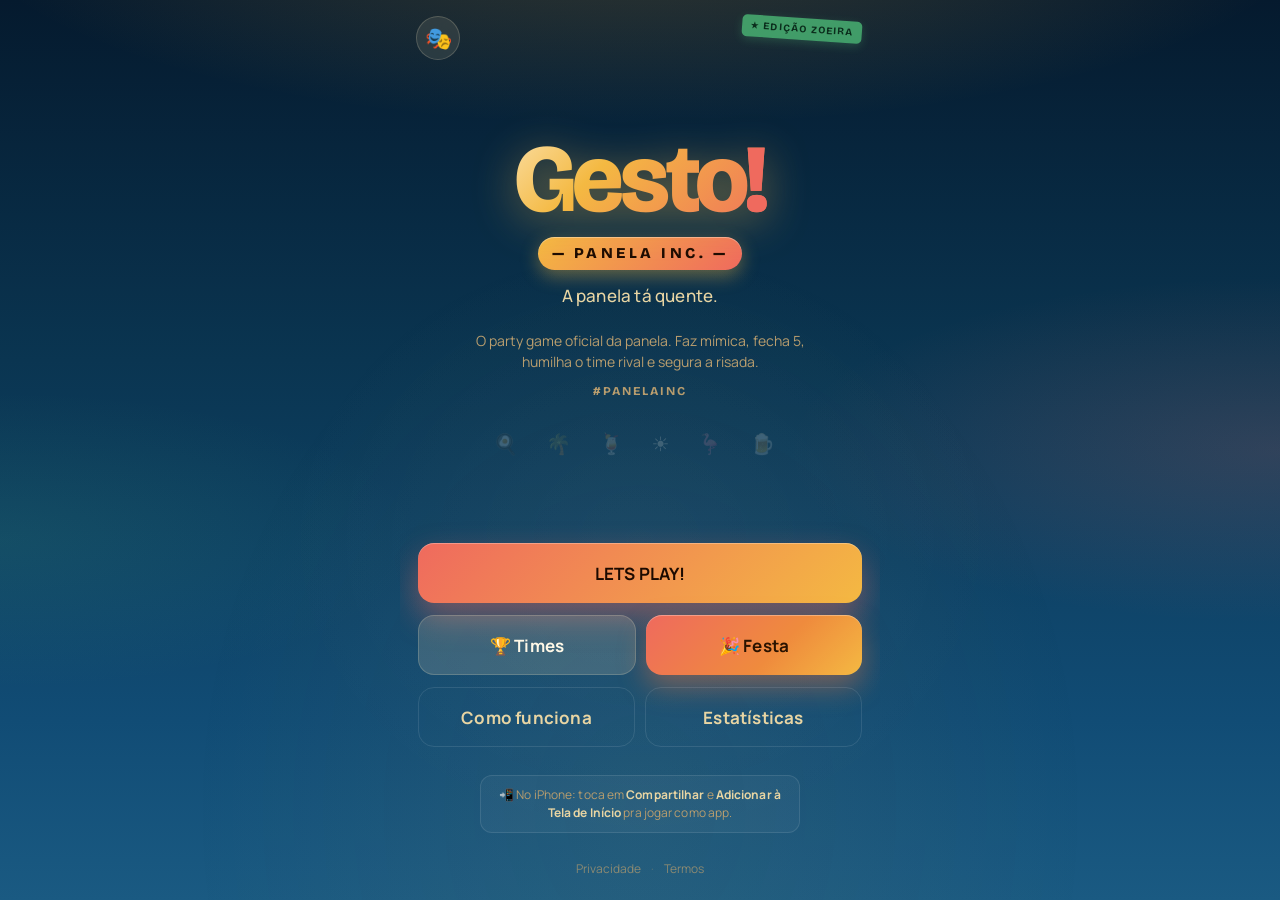
==== commit feddd46f: "att nova" ====
--- a/index.html
+++ b/index.html
@@ -9,6 +9,23 @@
   <meta name="apple-mobile-web-app-title" content="Gesto!" />
   <meta name="mobile-web-app-capable" content="yes" />
   <meta name="description" content="Gesto! — Acerte 5 antes do tempo acabar. Party game de mímica em grupos." />
+
+  <!-- Open Graph / Facebook / WhatsApp -->
+  <meta property="og:type" content="website" />
+  <meta property="og:site_name" content="Gesto!" />
+  <meta property="og:title" content="Gesto! — Acerte 5 antes do tempo acabar" />
+  <meta property="og:description" content="Party game de mímica em grupos. Mobile-first, offline, sem instalar. A panela tá quente." />
+  <meta property="og:image" content="./social-card.svg" />
+  <meta property="og:image:width" content="1200" />
+  <meta property="og:image:height" content="630" />
+  <meta property="og:image:type" content="image/svg+xml" />
+  <meta property="og:locale" content="pt_BR" />
+
+  <!-- Twitter / X -->
+  <meta name="twitter:card" content="summary_large_image" />
+  <meta name="twitter:title" content="Gesto! — Acerte 5 antes do tempo acabar" />
+  <meta name="twitter:description" content="Party game de mímica em grupos. Mobile-first, offline, sem instalar." />
+  <meta name="twitter:image" content="./social-card.svg" />
 
   <link rel="manifest" href="./manifest.webmanifest" />
   <link rel="icon" href="data:image/svg+xml;utf8,&lt;svg xmlns=%22http://www.w3.org/2000/svg%22 viewBox=%220 0 100 100%22&gt;&lt;rect width=%22100%22 height=%22100%22 rx=%2222%22 fill=%22%237b3df0%22/&gt;&lt;text x=%2250%22 y=%2266%22 font-size=%2260%22 text-anchor=%22middle%22 font-family=%22system-ui%22&gt;🎭&lt;/text&gt;&lt;/svg&gt;" />
--- a/styles.css
+++ b/styles.css
@@ -628,7 +628,18 @@
   display: flex;
   align-items: center;
   justify-content: space-between;
+  gap: 8px;
   padding: 14px 18px 8px;
+  min-width: 0;        /* permite filhos truncarem em vez de estourar */
+}
+.game-header > * { flex-shrink: 0; }
+.game-header > .game-category-pill {
+  flex: 1 1 auto;
+  min-width: 0;
+  overflow: hidden;
+  text-overflow: ellipsis;
+  white-space: nowrap;
+  text-align: center;
 }
 
 .game-category-pill {
@@ -660,6 +671,30 @@
   gap: 4px;
   display: inline-flex;
   align-items: center;
+}
+
+/* Botão "↶ Voltar" no header da rodada (substitui bet-pill quando há ação no histórico) */
+.undo-btn {
+  height: 44px;
+  padding: 0 14px;
+  border-radius: 999px;
+  background: linear-gradient(135deg, var(--violet-hi) 0%, var(--violet) 100%);
+  color: #fff;
+  font-family: var(--font-display);
+  font-weight: 700;
+  font-size: 13px;
+  letter-spacing: 0.3px;
+  display: inline-flex;
+  align-items: center;
+  gap: 4px;
+  box-shadow: 0 4px 14px rgba(123, 61, 240, 0.35);
+  transition: transform 90ms ease;
+}
+.undo-btn:active { transform: scale(0.94); }
+body.theme-panela .undo-btn {
+  background: linear-gradient(135deg, #f4b942 0%, #ef6a5e 100%);
+  color: #1c0a00;
+  box-shadow: 0 4px 14px rgba(244, 185, 66, 0.4);
 }
 
 .timer-bar-wrap {
@@ -1578,6 +1613,26 @@
   background: linear-gradient(135deg, rgba(239, 106, 94, 0.22) 0%, rgba(255, 77, 109, 0.18) 100%);
   border: 1px solid rgba(239, 106, 94, 0.45);
   color: #ffc4b8;
+}
+
+/* Dica de instalação PWA na home — esconde quando já é standalone (Bug 4) */
+.pwa-hint {
+  margin: 16px auto 0;
+  max-width: 320px;
+  padding: 10px 14px;
+  border-radius: 12px;
+  background: rgba(255,255,255,0.04);
+  border: 1px solid rgba(255,255,255,0.10);
+  font-size: 12px;
+  color: var(--text-mute);
+  text-align: center;
+  line-height: 1.5;
+  letter-spacing: 0.1px;
+}
+.pwa-hint strong { color: var(--text-dim); font-weight: 700; }
+
+@media (display-mode: standalone) {
+  .pwa-hint { display: none; }
 }
 
 /* Botão flutuante de troca de tema (canto sup. esquerdo da home) */
@@ -1795,3 +1850,226 @@
     rgba(239, 106, 94, 0.22) 100%);
   border-color: rgba(244, 185, 66, 0.50);
 }
+
+/* =====================================================================
+   Multi-seleção de categorias (modo Mix + presets)
+   ===================================================================== */
+.cat-top-actions {
+  display: flex;
+  flex-direction: column;
+  gap: 4px;
+  margin: 0 0 14px;
+}
+
+.preset-row { margin: 6px 0 14px; }
+.preset-label {
+  font-size: 11px;
+  text-transform: uppercase;
+  letter-spacing: 1.2px;
+  color: var(--text-mute);
+  margin: 0 4px 6px;
+}
+.preset-scroll {
+  display: flex;
+  gap: 8px;
+  overflow-x: auto;
+  scrollbar-width: none;
+  padding: 2px 4px 6px;
+  -webkit-overflow-scrolling: touch;
+}
+.preset-scroll::-webkit-scrollbar { display: none; }
+.preset-chip {
+  flex: 0 0 auto;
+  padding: 9px 14px;
+  border-radius: 999px;
+  background: rgba(255, 255, 255, 0.08);
+  border: 1px solid rgba(255, 255, 255, 0.14);
+  color: var(--text);
+  font-family: var(--font-ui);
+  font-weight: 600;
+  font-size: 13px;
+  white-space: nowrap;
+  cursor: pointer;
+  min-height: 38px;
+  transition: transform 120ms ease, background 120ms ease;
+}
+.preset-chip:active { transform: scale(0.96); }
+.preset-chip:hover { background: rgba(255, 255, 255, 0.13); }
+
+.mix-status {
+  display: flex;
+  justify-content: space-between;
+  align-items: center;
+  padding: 10px 12px;
+  margin: 0 0 12px;
+  border-radius: 14px;
+  background: rgba(123, 61, 240, 0.18);
+  border: 1px solid rgba(123, 61, 240, 0.35);
+}
+.mix-counter { font-size: 13px; font-weight: 600; color: var(--text); }
+.mix-clear {
+  background: transparent;
+  border: 0;
+  color: var(--text-dim);
+  font-size: 12px;
+  text-decoration: underline;
+  cursor: pointer;
+  padding: 4px 6px;
+  min-height: 32px;
+}
+
+.category-card { position: relative; }
+.category-card.selected {
+  background: linear-gradient(135deg, rgba(52, 232, 158, 0.18) 0%, rgba(123, 61, 240, 0.18) 100%);
+  border-color: rgba(52, 232, 158, 0.55);
+  transform: translateY(-2px);
+}
+.card-check {
+  position: absolute;
+  top: 8px;
+  right: 8px;
+  width: 24px;
+  height: 24px;
+  border-radius: 50%;
+  background: rgba(255, 255, 255, 0.10);
+  border: 2px solid rgba(255, 255, 255, 0.25);
+  display: flex;
+  align-items: center;
+  justify-content: center;
+  font-size: 13px;
+  font-weight: 800;
+  color: transparent;
+  z-index: 2;
+  transition: all 140ms ease;
+}
+.card-check.on {
+  background: #34e89e;
+  border-color: #34e89e;
+  color: #0b0420;
+}
+
+.mix-cta {
+  position: sticky;
+  bottom: 0;
+  left: 0;
+  right: 0;
+  padding: 12px 0 calc(12px + var(--safe-bot, 0px));
+  margin: 14px -12px 0;
+  background: linear-gradient(180deg, transparent 0%, rgba(8, 3, 26, 0.95) 30%, rgba(8, 3, 26, 1) 100%);
+  z-index: 10;
+}
+.mix-cta .btn { margin: 0 12px; }
+
+/* =====================================================================
+   Header right slot — empilha botão Voltar + pílula aposta
+   ===================================================================== */
+.header-right-slot {
+  display: flex;
+  flex-direction: column;
+  align-items: flex-end;
+  gap: 4px;
+}
+.header-right-stack {
+  display: flex;
+  flex-direction: column;
+  align-items: flex-end;
+  gap: 4px;
+}
+.bet-pill.mini {
+  font-size: 11px;
+  padding: 3px 8px;
+  min-height: 22px;
+}
+.bet-pill.achieved {
+  background: linear-gradient(135deg, #f4b942 0%, #34e89e 100%) !important;
+  color: #0b0420 !important;
+  animation: bet-pulse 1.2s ease-in-out infinite;
+}
+@keyframes bet-pulse {
+  0%, 100% { transform: scale(1); filter: drop-shadow(0 0 0 rgba(244, 185, 66, 0)); }
+  50% { transform: scale(1.06); filter: drop-shadow(0 0 12px rgba(244, 185, 66, 0.6)); }
+}
+
+@media (prefers-reduced-motion: reduce) {
+  .bet-pill.achieved { animation: none; }
+}
+
+/* =====================================================================
+   Rodapé legal discreto na home
+   ===================================================================== */
+.legal-footer {
+  margin-top: 28px;
+  text-align: center;
+  font-size: 12px;
+  color: var(--text-mute);
+  opacity: 0.7;
+}
+.legal-link {
+  color: inherit;
+  text-decoration: none;
+  padding: 4px 8px;
+}
+.legal-link:hover { text-decoration: underline; }
+.legal-dot { margin: 0 2px; opacity: 0.5; }
+
+/* =====================================================================
+   Achievements (conquistas) na tela de stats
+   ===================================================================== */
+.achievements-grid {
+  display: grid;
+  grid-template-columns: repeat(2, 1fr);
+  gap: 8px;
+  margin: 8px 0 18px;
+}
+.achievement {
+  display: flex;
+  align-items: center;
+  gap: 8px;
+  padding: 10px 12px;
+  border-radius: 14px;
+  background: rgba(255, 255, 255, 0.04);
+  border: 1px solid rgba(255, 255, 255, 0.08);
+  transition: all 180ms ease;
+}
+.achievement.got {
+  background: linear-gradient(135deg, rgba(244, 185, 66, 0.18) 0%, rgba(52, 232, 158, 0.12) 100%);
+  border-color: rgba(244, 185, 66, 0.40);
+}
+.achievement.locked { opacity: 0.5; }
+.achievement .ach-emoji {
+  font-size: 22px;
+  width: 28px;
+  text-align: center;
+  flex-shrink: 0;
+}
+.achievement .ach-label {
+  font-size: 12px;
+  font-weight: 600;
+  color: var(--text);
+  line-height: 1.3;
+}
+.achievement.locked .ach-label { color: var(--text-mute); }
+
+@media (max-width: 360px) {
+  .achievements-grid { grid-template-columns: 1fr; }
+}
+
+/* =====================================================================
+   Resume countdown — pausa longa volta com mini 3-2-1
+   ===================================================================== */
+.resume-countdown {
+  position: absolute;
+  inset: 0;
+  background: rgba(8, 3, 26, 0.92);
+  backdrop-filter: blur(8px);
+  -webkit-backdrop-filter: blur(8px);
+  display: flex;
+  align-items: center;
+  justify-content: center;
+  z-index: 100;
+  animation: fadein 200ms ease;
+}
+@keyframes fadein {
+  from { opacity: 0; }
+  to { opacity: 1; }
+}
